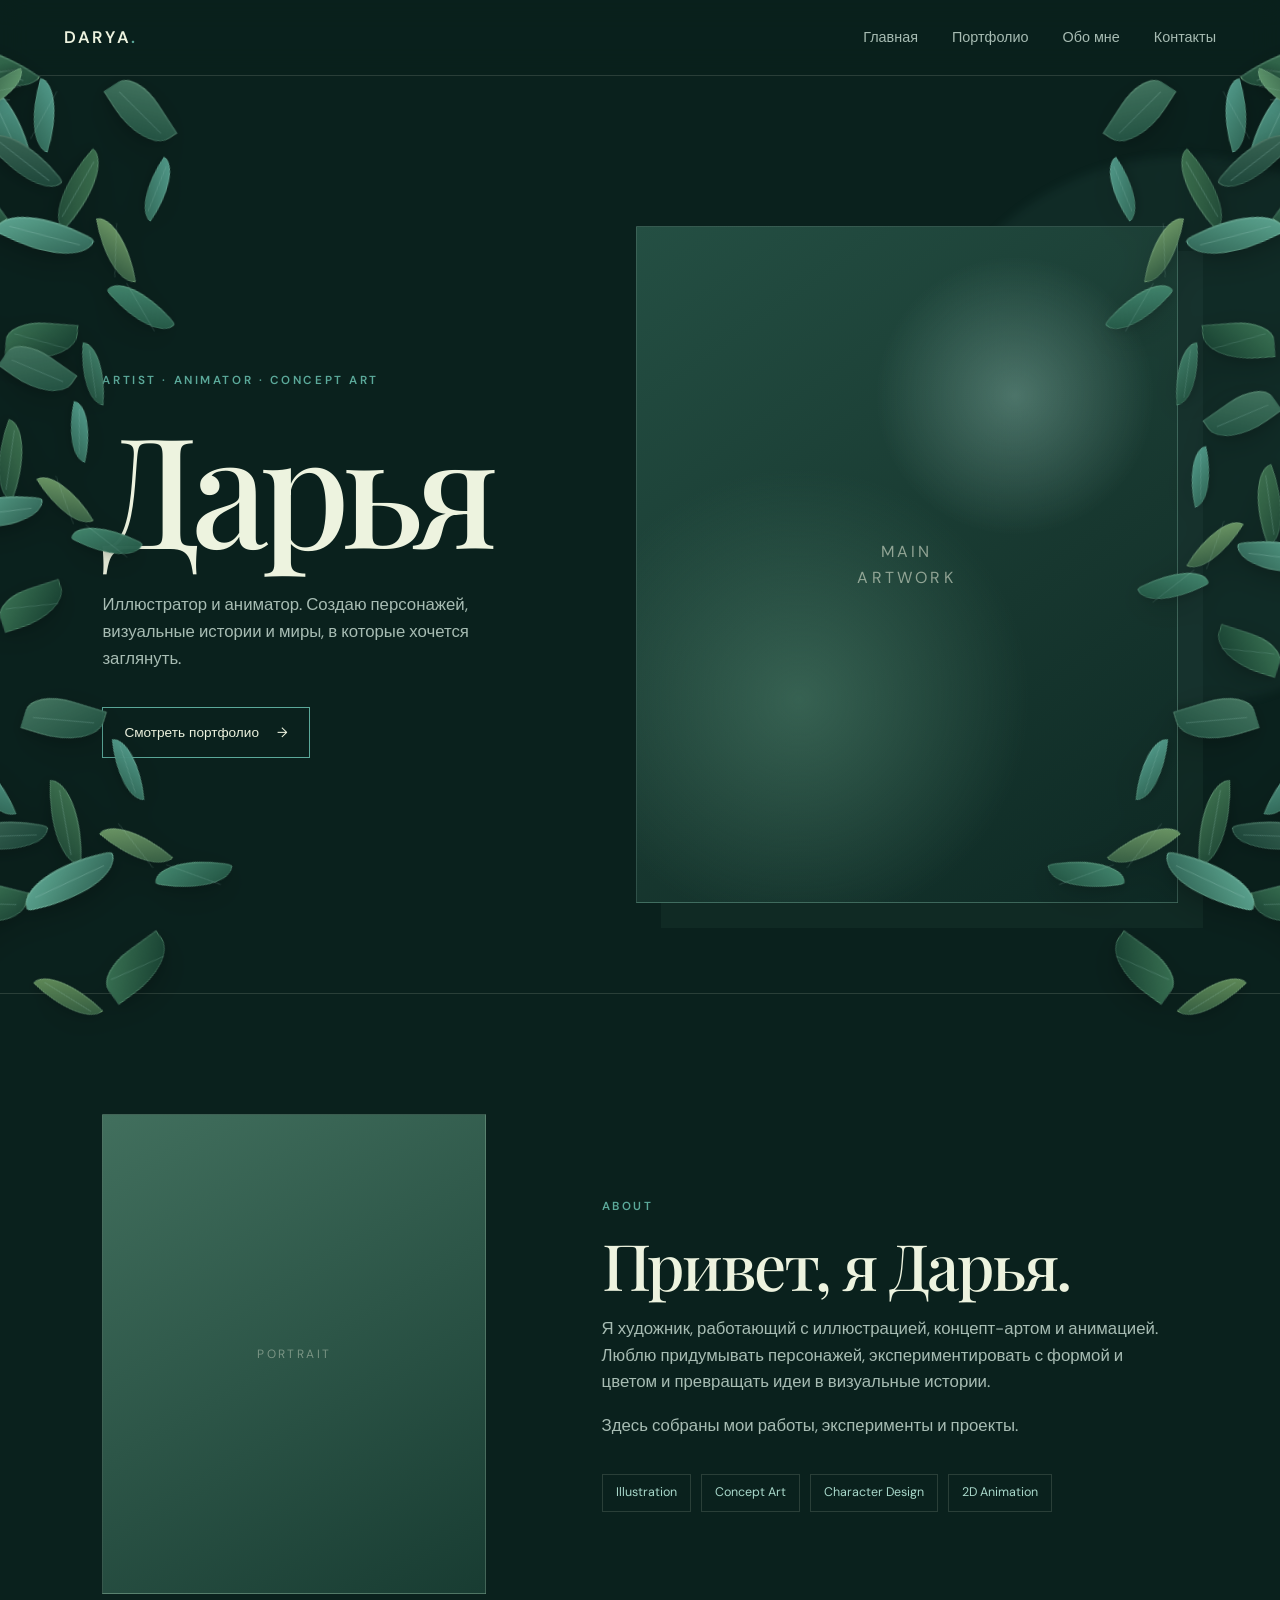
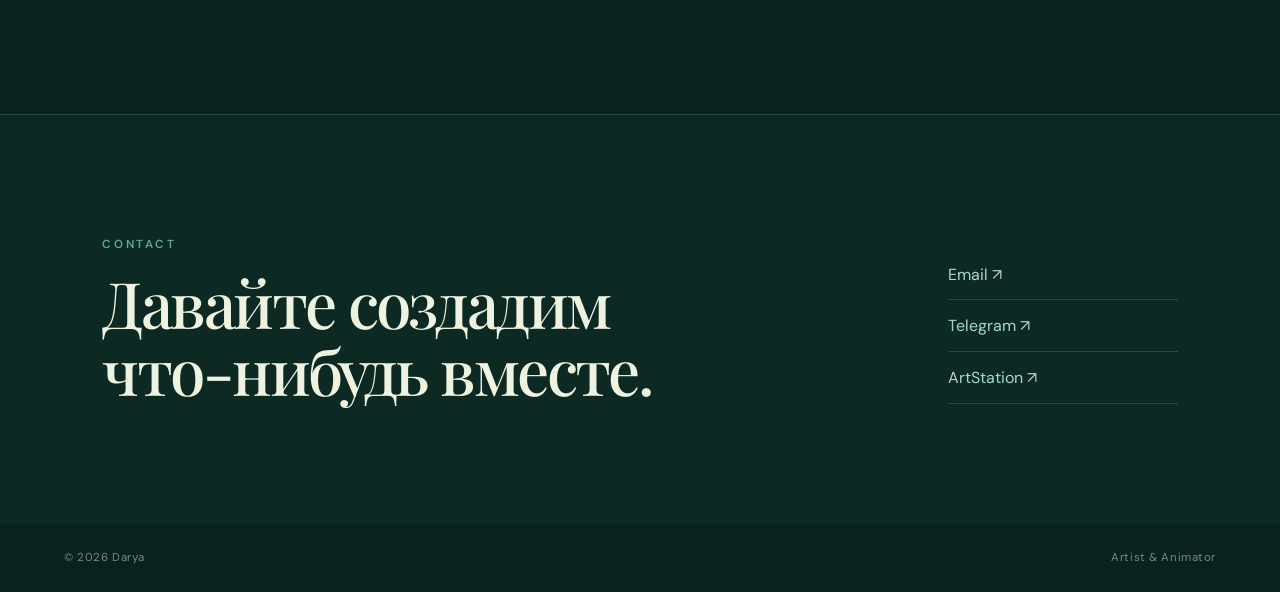
==== index.html @ 4c1fc6ca "Upload Daria portfolio preview" ====
<!DOCTYPE html>
<html lang="ru">
<head>
    <meta charset="UTF-8">
    <meta name="viewport" content="width=device-width, initial-scale=1.0">
    <meta name="description" content="Портфолио Дарьи — иллюстрация, концепт-арт и анимация.">
    <title>Дарья — Artist & Animator</title>
    <link rel="stylesheet" href="css/style.css">
</head>
<body class="forest-home">
<div class="foliage-cluster foliage-top-left" aria-hidden="true"><i></i><i></i><i></i><i></i><i></i><i></i><i></i><i></i><i></i><i></i><i></i><i></i><i></i><i></i><i></i><i></i><i></i><i></i></div>
<div class="foliage-cluster foliage-top-right" aria-hidden="true"><i></i><i></i><i></i><i></i><i></i><i></i><i></i><i></i><i></i><i></i><i></i><i></i><i></i><i></i><i></i><i></i><i></i><i></i></div>
<div class="foliage-cluster foliage-mid-left" aria-hidden="true"><i></i><i></i><i></i><i></i><i></i><i></i><i></i><i></i><i></i><i></i><i></i><i></i><i></i><i></i><i></i><i></i></div>
<div class="foliage-cluster foliage-mid-right" aria-hidden="true"><i></i><i></i><i></i><i></i><i></i><i></i><i></i><i></i><i></i><i></i><i></i><i></i><i></i><i></i><i></i><i></i></div>
<div class="foliage-cluster foliage-bottom-left" aria-hidden="true"><i></i><i></i><i></i><i></i><i></i><i></i><i></i><i></i><i></i><i></i><i></i><i></i><i></i><i></i><i></i><i></i></div>
<div class="foliage-cluster foliage-bottom-right" aria-hidden="true"><i></i><i></i><i></i><i></i><i></i><i></i><i></i><i></i><i></i><i></i><i></i><i></i><i></i><i></i><i></i><i></i></div>

<header class="site-header">
    <a class="logo" href="index.html">DARYA<span>.</span></a>

    <button class="menu-toggle" aria-label="Открыть меню" aria-expanded="false">
        <span></span><span></span><span></span>
    </button>

    <nav class="navigation">
        <a href="index.html">Главная</a>
        <a href="portfolio.html">Портфолио</a>
        
        <a href="index.html#about">Обо мне</a>
        <a href="index.html#contact">Контакты</a>
    </nav>
</header>

<main>
    <section class="hero">
        <div class="hero-content">
            <p class="eyebrow">ARTIST · ANIMATOR · CONCEPT ART</p>
            <h1>Дарья</h1>
            <p class="hero-text">
                Иллюстратор и аниматор. Создаю персонажей, визуальные истории
                и миры, в которые хочется заглянуть.
            </p>
            <a class="button" href="portfolio.html">Смотреть портфолио <span>→</span></a>
        </div>

        <div class="hero-art">
            <!-- Пока здесь заглушка. Потом можно заменить на главную работу Дарьи. -->
            <div class="art-placeholder">
                <span>MAIN<br>ARTWORK</span>
            </div>
        </div>
    </section>

    <section class="section about" id="about">
        <div class="about-image">
            <div class="about-placeholder">PORTRAIT</div>
        </div>

        <div class="about-content">
            <p class="eyebrow">ABOUT</p>
            <h2>Привет, я Дарья.</h2>
            <p>
                Я художник, работающий с иллюстрацией, концепт-артом и анимацией.
                Люблю придумывать персонажей, экспериментировать с формой и цветом
                и превращать идеи в визуальные истории.
            </p>
            <p>
                Здесь собраны мои работы, эксперименты и проекты.
            </p>

            <div class="skills">
                <span>Illustration</span>
                <span>Concept Art</span>
                <span>Character Design</span>
                <span>2D Animation</span>
            </div>
        </div>
    </section>

    <section class="contact" id="contact">
        <div>
            <p class="eyebrow">CONTACT</p>
            <h2>Давайте создадим<br>что-нибудь вместе.</h2>
        </div>

        <div class="contact-links">
            <a href="mailto:hello@example.com">Email ↗</a>
            <a href="#">Telegram ↗</a>
            <a href="#">ArtStation ↗</a>
        </div>
    </section>
</main>

<footer class="site-footer">
    <span>© <span id="year"></span> Darya</span>
    <span>Artist & Animator</span>
</footer>

<script src="js/script.js"></script>
</body>
</html>
---- css/style.css ----
@import url('https://fonts.googleapis.com/css2?family=DM+Sans:wght@400;500;600&family=Playfair+Display:wght@500;600&display=swap');

:root {
    --forest: #102f29;
    --forest-dark: #0a211d;
    --moss: #416f5d;
    --teal: #5ba99a;
    --mint: #a8d8ca;
    --cream: #edf3df;
    --white: #f5f7ef;
    --muted: #a7bcb3;
    --line: rgba(237, 243, 223, 0.14);
}

* {
    box-sizing: border-box;
}

html {
    scroll-behavior: smooth;
}

body {
    margin: 0;
    background: var(--forest-dark);
    color: var(--cream);
    font-family: "DM Sans", sans-serif;
    line-height: 1.6;
}

a {
    color: inherit;
    text-decoration: none;
}

.site-header {
    position: fixed;
    z-index: 100;
    top: 0;
    left: 0;
    width: 100%;
    padding: 24px 5vw;
    display: flex;
    align-items: center;
    justify-content: space-between;
    background: rgba(10, 33, 29, 0.72);
    backdrop-filter: blur(14px);
    border-bottom: 1px solid var(--line);
}

.logo {
    font-weight: 600;
    letter-spacing: 0.16em;
    font-size: 1.05rem;
}

.logo span {
    color: var(--teal);
}

.navigation {
    display: flex;
    gap: 34px;
}

.navigation a {
    color: var(--muted);
    font-size: 0.9rem;
    transition: color 0.25s ease;
}

.navigation a:hover {
    color: var(--mint);
}

.menu-toggle {
    display: none;
    border: 0;
    background: transparent;
    cursor: pointer;
}

.menu-toggle span {
    display: block;
    width: 25px;
    height: 2px;
    margin: 5px 0;
    background: var(--cream);
}

.hero {
    min-height: 100vh;
    padding: 150px 8vw 90px;
    display: grid;
    grid-template-columns: 0.9fr 1.1fr;
    gap: 7vw;
    align-items: center;
    position: relative;
    overflow: hidden;
}

.hero::before {
    content: "";
    position: absolute;
    width: 550px;
    height: 550px;
    right: -180px;
    top: 80px;
    border-radius: 50%;
    background: rgba(91, 169, 154, 0.08);
    filter: blur(5px);
}

.hero-content {
    position: relative;
    z-index: 1;
}

.eyebrow {
    margin: 0 0 15px;
    color: var(--teal);
    font-size: 0.73rem;
    font-weight: 600;
    letter-spacing: 0.22em;
}

h1,
h2,
h3 {
    margin-top: 0;
    line-height: 1.05;
}

h1,
h2 {
    font-family: "Playfair Display", serif;
    font-weight: 500;
}

h1 {
    margin-bottom: 25px;
    font-size: clamp(5rem, 12vw, 10rem);
    letter-spacing: -0.06em;
}

.hero-text {
    max-width: 480px;
    margin: 0 0 35px;
    color: var(--muted);
    font-size: 1.05rem;
}

.button {
    display: inline-flex;
    gap: 18px;
    align-items: center;
    padding: 14px 21px;
    border: 1px solid var(--teal);
    color: var(--cream);
    font-size: 0.85rem;
    transition: background 0.25s ease, color 0.25s ease, transform 0.25s ease;
}

.button:hover {
    background: var(--teal);
    color: var(--forest-dark);
    transform: translateY(-2px);
}

.hero-art {
    position: relative;
    z-index: 1;
}

.art-placeholder {
    aspect-ratio: 4 / 5;
    display: grid;
    place-items: center;
    background:
        radial-gradient(circle at 70% 25%, rgba(168, 216, 202, 0.35), transparent 22%),
        radial-gradient(circle at 30% 70%, rgba(65, 111, 93, 0.75), transparent 38%),
        linear-gradient(145deg, #244f43, #17372f 60%, #0d2924);
    border: 1px solid rgba(168, 216, 202, 0.22);
    box-shadow: 25px 25px 0 rgba(65, 111, 93, 0.12);
    color: rgba(237, 243, 223, 0.55);
    letter-spacing: 0.2em;
    text-align: center;
}

.section {
    padding: 120px 8vw;
    border-top: 1px solid var(--line);
}

.section-heading {
    display: flex;
    justify-content: space-between;
    gap: 50px;
    align-items: end;
    margin-bottom: 55px;
}

h2 {
    margin-bottom: 0;
    font-size: clamp(2.8rem, 5vw, 5rem);
    letter-spacing: -0.04em;
}

.section-description {
    max-width: 380px;
    margin: 0;
    color: var(--muted);
}

.work-grid {
    display: grid;
    grid-template-columns: 1.35fr 1fr;
    gap: 35px;
}

.work-card:first-child {
    grid-row: span 2;
}

.work-card {
    display: block;
}

.work-image {
    min-height: 350px;
    display: grid;
    place-items: center;
    overflow: hidden;
    border: 1px solid var(--line);
    color: rgba(237, 243, 223, 0.45);
    letter-spacing: 0.18em;
    font-size: 0.75rem;
    transition: transform 0.35s ease, filter 0.35s ease;
}

.work-large .work-image {
    min-height: 735px;
}

.work-card:hover .work-image {
    transform: translateY(-5px);
    filter: brightness(1.1);
}

.placeholder-one {
    background:
        radial-gradient(circle at 30% 25%, rgba(168,216,202,.45), transparent 20%),
        linear-gradient(140deg, #315d4d, #122d27);
}

.placeholder-two {
    background:
        radial-gradient(circle at 65% 35%, rgba(91,169,154,.55), transparent 25%),
        linear-gradient(160deg, #193f36, #0d2722);
}

.placeholder-three {
    background:
        radial-gradient(circle at 40% 60%, rgba(168,216,202,.32), transparent 20%),
        linear-gradient(135deg, #285448, #102d27);
}

.work-info {
    padding: 17px 0 5px;
    display: flex;
    align-items: baseline;
    gap: 18px;
}

.work-info span {
    color: var(--teal);
    font-size: 0.72rem;
}

.work-info h3 {
    margin: 0;
    font-family: "Playfair Display", serif;
    font-size: 1.6rem;
    font-weight: 500;
}

.about {
    display: grid;
    grid-template-columns: 0.8fr 1.2fr;
    gap: 9vw;
    align-items: center;
}

.about-image {
    aspect-ratio: 4 / 5;
}

.about-placeholder {
    width: 100%;
    height: 100%;
    display: grid;
    place-items: center;
    background: linear-gradient(150deg, #416f5d, #183c32);
    border: 1px solid var(--line);
    color: rgba(237,243,223,.4);
    letter-spacing: .2em;
    font-size: .75rem;
}

.about-content > p:not(.eyebrow) {
    max-width: 650px;
    color: var(--muted);
    font-size: 1.05rem;
}

.skills {
    display: flex;
    flex-wrap: wrap;
    gap: 10px;
    margin-top: 35px;
}

.skills span {
    padding: 8px 13px;
    border: 1px solid var(--line);
    color: var(--mint);
    font-size: .78rem;
}

.contact {
    padding: 120px 8vw;
    display: flex;
    justify-content: space-between;
    align-items: end;
    gap: 50px;
    background: #0d2924;
    border-top: 1px solid var(--line);
}

.contact-links {
    min-width: 230px;
    display: flex;
    flex-direction: column;
    gap: 13px;
}

.contact-links a {
    padding-bottom: 12px;
    border-bottom: 1px solid var(--line);
    color: var(--mint);
    transition: color .2s ease, padding-left .2s ease;
}

.contact-links a:hover {
    color: var(--white);
    padding-left: 7px;
}

.site-footer {
    padding: 25px 5vw;
    display: flex;
    justify-content: space-between;
    color: #718d84;
    font-size: .72rem;
    letter-spacing: .05em;
}

@media (max-width: 800px) {
    .site-header {
        padding: 20px 6vw;
    }

    .menu-toggle {
        display: block;
        z-index: 2;
    }

    .navigation {
        position: absolute;
        top: 0;
        right: 0;
        width: 100%;
        padding: 85px 6vw 30px;
        display: none;
        flex-direction: column;
        gap: 20px;
        background: rgba(10,33,29,.97);
        border-bottom: 1px solid var(--line);
    }

    .navigation.open {
        display: flex;
    }

    .hero {
        padding: 130px 6vw 70px;
        grid-template-columns: 1fr;
    }

    .hero-art {
        order: -1;
    }

    .hero-content {
        text-align: left;
    }

    h1 {
        font-size: clamp(4.5rem, 22vw, 7rem);
    }

    .section {
        padding: 80px 6vw;
    }

    .section-heading,
    .contact {
        display: block;
    }

    .section-description {
        margin-top: 25px;
    }

    .work-grid {
        grid-template-columns: 1fr;
    }

    .work-card:first-child {
        grid-row: auto;
    }

    .work-image,
    .work-large .work-image {
        min-height: 420px;
    }

    .about {
        grid-template-columns: 1fr;
        gap: 45px;
    }

    .contact-links {
        margin-top: 45px;
    }
}

/* ===== WORKS PAGE ===== */
.page-intro {
    padding: 180px 8vw 80px;
    max-width: 1000px;
}

.page-intro h1 {
    margin-bottom: 25px;
}

.page-intro > p:last-child {
    max-width: 650px;
    margin: 0;
    color: var(--muted);
    font-size: 1.05rem;
}

.navigation a.active {
    color: var(--mint);
}

.work-menu {
    position: sticky;
    top: 77px;
    z-index: 50;
    padding: 18px 8vw;
    display: flex;
    flex-wrap: wrap;
    gap: 12px;
    background: rgba(10, 33, 29, 0.9);
    backdrop-filter: blur(14px);
    border-top: 1px solid var(--line);
    border-bottom: 1px solid var(--line);
}

.work-menu a {
    padding: 9px 15px;
    border: 1px solid var(--line);
    color: var(--muted);
    font-size: .78rem;
    transition: .25s ease;
}

.work-menu a:hover {
    border-color: var(--teal);
    color: var(--mint);
}

.portfolio-section {
    padding: 100px 8vw;
    border-bottom: 1px solid var(--line);
    scroll-margin-top: 125px;
}

.portfolio-heading {
    display: flex;
    justify-content: space-between;
    align-items: end;
    gap: 50px;
    margin-bottom: 30px;
}

.portfolio-heading h2 {
    margin: 0;
}

.portfolio-heading > p {
    max-width: 400px;
    margin: 0;
    color: var(--muted);
}

.subcategory-row {
    display: flex;
    flex-wrap: wrap;
    gap: 9px;
    margin-bottom: 35px;
}

.subcategory {
    padding: 7px 12px;
    border: 1px solid var(--line);
    color: #819a91;
    font-size: .72rem;
    letter-spacing: .03em;
}

.subcategory.active {
    border-color: rgba(91, 169, 154, .55);
    color: var(--mint);
    background: rgba(91, 169, 154, .06);
}

.portfolio-grid {
    display: grid;
    grid-template-columns: repeat(3, 1fr);
    grid-auto-rows: 310px;
    gap: 20px;
}

.portfolio-card {
    min-height: 0;
    display: grid;
    place-items: center;
    border: 1px solid var(--line);
    color: rgba(237, 243, 223, .45);
    letter-spacing: .18em;
    font-size: .7rem;
    overflow: hidden;
    transition: transform .35s ease, filter .35s ease;
}

.portfolio-card:hover,
.animation-card:hover {
    transform: translateY(-5px);
    filter: brightness(1.1);
}

.portfolio-card.card-tall {
    grid-row: span 2;
}

.animation-grid {
    display: grid;
    grid-template-columns: repeat(2, 1fr);
    gap: 25px;
}

.animation-card {
    min-height: 380px;
    display: flex;
    flex-direction: column;
    justify-content: center;
    align-items: center;
    gap: 20px;
    border: 1px solid var(--line);
    color: rgba(237, 243, 223, .45);
    letter-spacing: .18em;
    font-size: .7rem;
    transition: transform .35s ease, filter .35s ease;
}

.play {
    width: 58px;
    height: 58px;
    display: grid;
    place-items: center;
    border: 1px solid rgba(168, 216, 202, .45);
    border-radius: 50%;
    color: var(--mint);
    padding-left: 3px;
}

@media (max-width: 800px) {
    .page-intro {
        padding: 145px 6vw 65px;
    }

    .work-menu {
        top: 67px;
        padding: 13px 6vw;
        overflow-x: auto;
        flex-wrap: nowrap;
    }

    .work-menu a {
        white-space: nowrap;
    }

    .portfolio-section {
        padding: 75px 6vw;
    }

    .portfolio-heading {
        display: block;
    }

    .portfolio-heading > p {
        margin-top: 20px;
    }

    .portfolio-grid,
    .animation-grid {
        grid-template-columns: 1fr;
        grid-auto-rows: 360px;
    }

    .portfolio-card.card-tall {
        grid-row: auto;
    }

    .animation-card {
        min-height: 300px;
    }
}

/* ================================
   PORTFOLIO PAGE
   ================================ */

.page-intro {
    padding: 175px 8vw 75px;
    border-bottom: 1px solid var(--line);
}

.page-intro h1 {
    margin-bottom: 25px;
    font-size: clamp(4rem, 9vw, 8rem);
}

.page-intro > p:last-child {
    max-width: 650px;
    margin: 0;
    color: var(--muted);
    font-size: 1.05rem;
}

.portfolio-anchor {
    position: sticky;
    top: 78px;
    z-index: 50;
    display: flex;
    gap: 10px;
    overflow-x: auto;
    padding: 14px 8vw;
    background: rgba(10, 33, 29, 0.88);
    backdrop-filter: blur(14px);
    border-bottom: 1px solid var(--line);
    scrollbar-width: none;
}

.portfolio-anchor::-webkit-scrollbar {
    display: none;
}

.portfolio-anchor a {
    flex: 0 0 auto;
    padding: 9px 14px;
    border: 1px solid var(--line);
    color: var(--muted);
    font-size: 0.78rem;
    letter-spacing: 0.04em;
    transition: border-color .25s ease, color .25s ease, background .25s ease;
}

.portfolio-anchor a:hover {
    color: var(--cream);
    border-color: var(--teal);
    background: rgba(91, 169, 154, .08);
}

.portfolio-showcase {
    padding: 105px 8vw;
    border-bottom: 1px solid var(--line);
    scroll-margin-top: 135px;
}

.portfolio-showcase:last-of-type {
    border-bottom: 0;
}

.portfolio-heading {
    display: flex;
    align-items: end;
    justify-content: space-between;
    gap: 60px;
    margin-bottom: 45px;
}

.portfolio-heading h2 {
    margin-bottom: 0;
}

.portfolio-heading > p {
    max-width: 420px;
    margin: 0;
    color: var(--muted);
}

.character-grid {
    display: grid;
    grid-template-columns: repeat(3, 1fr);
    gap: 28px;
    align-items: end;
}

.illustration-grid {
    display: grid;
    grid-template-columns: 1.35fr 1fr;
    gap: 28px;
}

.featured-art {
    grid-row: span 2;
}

.reference-grid,
.animation-showcase-grid {
    display: grid;
    grid-template-columns: repeat(2, minmax(0, 1fr));
    gap: 28px;
}

.art-card {
    min-width: 0;
    margin: 0;
}

.art-frame,
.gif-frame {
    position: relative;
    min-height: 360px;
    overflow: hidden;
    border: 1px solid var(--line);
    background: #183c34;
}

.featured-art .art-frame {
    min-height: 745px;
}

.transparent-card .art-frame {
    min-height: 500px;
}

.reference-frame {
    min-height: 460px;
}

.gif-frame {
    min-height: 400px;
    display: grid;
    place-items: center;
}

.checkerboard {
    background-color: #d7e2dc;
    background-image:
        linear-gradient(45deg, rgba(16,47,41,.08) 25%, transparent 25%),
        linear-gradient(-45deg, rgba(16,47,41,.08) 25%, transparent 25%),
        linear-gradient(45deg, transparent 75%, rgba(16,47,41,.08) 75%),
        linear-gradient(-45deg, transparent 75%, rgba(16,47,41,.08) 75%);
    background-size: 28px 28px;
    background-position: 0 0, 0 14px, 14px -14px, -14px 0;
}

.art-frame img,
.gif-frame img {
    position: absolute;
    inset: 0;
    width: 100%;
    height: 100%;
    object-fit: contain;
    display: block;
    z-index: 2;
    transition: transform .45s ease;
}

.art-frame:not(.checkerboard) img,
.gif-frame img {
    object-fit: cover;
}

.art-card:hover .art-frame img,
.art-card:hover .gif-frame img {
    transform: scale(1.025);
}

.image-placeholder {
    position: absolute;
    inset: 0;
    z-index: 1;
    display: grid;
    place-items: center;
    color: rgba(237,243,223,.42);
    letter-spacing: .18em;
    font-size: .72rem;
    background:
        radial-gradient(circle at 70% 25%, rgba(168,216,202,.28), transparent 22%),
        radial-gradient(circle at 30% 70%, rgba(65,111,93,.65), transparent 38%),
        linear-gradient(145deg, #244f43, #17372f 60%, #0d2924);
}

.checkerboard .image-placeholder {
    background: transparent;
    color: rgba(16,47,41,.42);
}

.art-frame img[src] + .image-placeholder {
    /* The placeholder stays behind a real image. */
}

.gif-label {
    position: absolute;
    z-index: 3;
    right: 12px;
    bottom: 12px;
    padding: 6px 9px;
    background: rgba(10,33,29,.78);
    border: 1px solid var(--line);
    color: var(--mint);
    font-size: .67rem;
    letter-spacing: .13em;
}

.art-card figcaption {
    padding-top: 13px;
    color: var(--muted);
    font-size: .78rem;
    letter-spacing: .05em;
}

@media (max-width: 850px) {
    .navigation {
        position: absolute;
        top: 100%;
        right: 5vw;
        min-width: 210px;
        padding: 12px;
        display: none;
        flex-direction: column;
        gap: 0;
        background: rgba(10,33,29,.97);
        border: 1px solid var(--line);
    }

    .navigation.open {
        display: flex;
    }

    .navigation a {
        padding: 12px;
    }

    .menu-toggle {
        display: block;
    }

    .character-grid,
    .illustration-grid,
    .reference-grid,
    .animation-showcase-grid {
        grid-template-columns: 1fr;
    }

    .featured-art {
        grid-row: auto;
    }

    .featured-art .art-frame,
    .transparent-card .art-frame,
    .reference-frame,
    .gif-frame {
        min-height: 420px;
    }

    .portfolio-heading {
        align-items: start;
        flex-direction: column;
        gap: 18px;
    }
}

@media (max-width: 550px) {
    .page-intro {
        padding: 145px 6vw 55px;
    }

    .portfolio-showcase {
        padding: 75px 6vw;
    }

    .portfolio-anchor {
        padding-left: 6vw;
        padding-right: 6vw;
    }

    .featured-art .art-frame,
    .transparent-card .art-frame,
    .reference-frame,
    .gif-frame {
        min-height: 330px;
    }
}


/* ===== REAL PORTFOLIO + FOREST CANOPY ===== */
.portfolio-page { position: relative; isolation: isolate; }
.portfolio-page main, .portfolio-page .site-header, .portfolio-page .site-footer { position: relative; z-index: 2; }
.portfolio-intro { position: relative; }
.portfolio-intro h1 { max-width: 100%; }
.title-dot { color: var(--teal); }
.portfolio-stats { display:flex; gap:28px; flex-wrap:wrap; margin-top:34px; color:var(--mint); font-size:1.25rem; }
.portfolio-stats small { display:block; color:var(--muted); font-size:.7rem; letter-spacing:.08em; text-transform:uppercase; }
.real-gallery { align-items:start; }
.real-gallery .art-frame { min-height:300px; height:100%; background-color:#183c34; }
.real-gallery .art-card { min-width:0; }
.real-gallery .art-frame img { object-fit:contain; padding:10px; }
.real-gallery .illustration-card .art-frame img { object-fit:contain; }
.real-gallery .art-open { display:block; overflow:hidden; }
.real-gallery .art-open:focus-visible { outline:2px solid var(--mint); outline-offset:4px; }
.real-gallery .art-frame { transition: border-color .25s ease, background-color .25s ease; }
.real-gallery .art-card:hover .art-frame { border-color:rgba(168,216,202,.5); }
.real-gallery .art-frame .open-hint { position:absolute; z-index:4; right:12px; bottom:12px; padding:7px 10px; background:rgba(10,33,29,.84); color:var(--mint); border:1px solid var(--line); font-size:.7rem; opacity:0; transform:translateY(5px); transition:.25s ease; }
.real-gallery .art-card:hover .open-hint, .real-gallery .art-open:focus-visible .open-hint { opacity:1; transform:translateY(0); }
.real-gallery .art-card figcaption, .video-card figcaption { display:flex; gap:12px; align-items:baseline; }
.real-gallery .art-card figcaption span, .video-card figcaption > span { color:var(--teal); font-size:.72rem; }
.real-gallery .transparent-card .art-frame { min-height:360px; }
.real-gallery .checkerboard { background-color:#d7e2dc; background-image:linear-gradient(45deg,rgba(16,47,41,.08) 25%,transparent 25%),linear-gradient(-45deg,rgba(16,47,41,.08) 25%,transparent 25%),linear-gradient(45deg,transparent 75%,rgba(16,47,41,.08) 75%),linear-gradient(-45deg,transparent 75%,rgba(16,47,41,.08) 75%); background-size:28px 28px; background-position:0 0,0 14px,14px -14px,-14px 0; }
.real-gallery .checkerboard img { mix-blend-mode:normal; }
.illustration-grid.real-gallery { grid-template-columns:repeat(3,minmax(0,1fr)); }
.character-grid.real-gallery { grid-template-columns:repeat(3,minmax(0,1fr)); }
.video-frame { position:relative; background:#081b17; border:1px solid var(--line); overflow:hidden; }
.video-frame video { display:block; width:100%; aspect-ratio:16/9; object-fit:contain; background:#081b17; }
.video-card figcaption { padding-top:14px; }
.video-card figcaption small { display:block; margin-left:auto; color:var(--muted); font-size:.72rem; }
.materials-note { display:flex; gap:24px; align-items:flex-start; max-width:780px; padding:28px; border:1px solid var(--line); background:linear-gradient(135deg,rgba(65,111,93,.18),rgba(16,47,41,.08)); }
.materials-mark { color:var(--mint); font-size:2.5rem; line-height:1; }
.materials-note h3 { margin:0 0 10px; font-family:'Playfair Display',serif; font-size:1.7rem; font-weight:500; }
.materials-note p { margin:0; color:var(--muted); }
/* Stylized leaves: abstract silhouettes, intentionally not detailed botanical art. */
.foliage-cluster { position:fixed; z-index:4; width:190px; height:190px; pointer-events:auto; opacity:.88; filter:drop-shadow(0 8px 16px rgba(0,0,0,.14)); }
.foliage-cluster i { position:absolute; display:block; width:68px; height:30px; border-radius:100% 0 100% 0; background:linear-gradient(135deg,#477a63,#1b4a3c 70%); border:1px solid rgba(168,216,202,.16); transform-origin:10% 90%; transition:transform .55s cubic-bezier(.2,.75,.2,1), background .35s ease; }
.foliage-cluster i::after { content:""; position:absolute; left:10%; top:50%; width:80%; height:1px; background:rgba(168,216,202,.25); transform:rotate(-12deg); }
.foliage-top-left { top:65px; left:-48px; transform:rotate(18deg); }
.foliage-top-right { top:68px; right:-48px; transform:scaleX(-1) rotate(18deg); }
.foliage-bottom-left { bottom:-55px; left:-50px; transform:rotate(-25deg); }
.foliage-bottom-right { bottom:-55px; right:-50px; transform:scaleX(-1) rotate(-25deg); }
.foliage-cluster i:nth-child(1) { left:8px; top:18px; transform:rotate(22deg); }
.foliage-cluster i:nth-child(2) { left:48px; top:42px; transform:rotate(65deg) scale(.9); background:linear-gradient(135deg,#5ba99a,#285b49); }
.foliage-cluster i:nth-child(3) { left:5px; top:75px; transform:rotate(-18deg) scale(1.05); }
.foliage-cluster i:nth-child(4) { left:68px; top:88px; transform:rotate(38deg) scale(.82); background:linear-gradient(135deg,#416f5d,#153d32); }
.foliage-cluster i:nth-child(5) { left:25px; top:125px; transform:rotate(42deg) scale(.78); }
.foliage-cluster i:nth-child(6) { left:100px; top:25px; transform:rotate(95deg) scale(.7); background:linear-gradient(135deg,#5ba99a,#285b49); }
.foliage-cluster:hover i:nth-child(1) { transform:rotate(-8deg) translate(-9px,-4px); }
.foliage-cluster:hover i:nth-child(2) { transform:rotate(92deg) translate(8px,-8px) scale(.95); }
.foliage-cluster:hover i:nth-child(3) { transform:rotate(-38deg) translate(-11px,5px) scale(1.05); }
.foliage-cluster:hover i:nth-child(4) { transform:rotate(65deg) translate(12px,-4px) scale(.82); }
.foliage-cluster:hover i:nth-child(5) { transform:rotate(18deg) translate(-7px,7px) scale(.78); }
.foliage-cluster:hover i:nth-child(6) { transform:rotate(120deg) translate(10px,-8px) scale(.7); }
@media (prefers-reduced-motion: reduce) { .foliage-cluster i, .real-gallery .art-frame .open-hint { transition:none; } html { scroll-behavior:auto; } }
@media (max-width:850px) {
 .foliage-cluster { transform:scale(.7); opacity:.6; }
 .foliage-top-left { left:-80px; } .foliage-top-right { right:-80px; }
 .illustration-grid.real-gallery, .character-grid.real-gallery { grid-template-columns:repeat(2,minmax(0,1fr)); }
 .real-gallery .art-frame, .real-gallery .transparent-card .art-frame { min-height:280px; }
 .video-card figcaption { flex-wrap:wrap; }
 .video-card figcaption small { width:100%; margin-left:26px; }
}
@media (max-width:550px) {
 .illustration-grid.real-gallery, .character-grid.real-gallery { grid-template-columns:1fr; }
 .real-gallery .art-frame, .real-gallery .transparent-card .art-frame { min-height:360px; }
 .materials-note { padding:20px; }
 .portfolio-stats { gap:18px; }
 .foliage-cluster { transform:scale(.52); opacity:.5; }
}


/* ===== DEEP FOREST UPDATE ===== */
.forest-home, .portfolio-page { isolation:isolate; }
.forest-home main, .forest-home .site-header, .forest-home .site-footer,
.portfolio-page main, .portfolio-page .site-header, .portfolio-page .site-footer { position:relative; z-index:2; }
/* Gallery cards: fine mossy frame, tight microblog-style layout. */
.illustration-grid.real-gallery, .character-grid.real-gallery { gap:14px; grid-auto-flow:row dense; }
.real-gallery .art-card { padding:8px; border:1px solid rgba(143,211,199,.25); background:linear-gradient(145deg,rgba(27,74,60,.45),rgba(9,32,27,.72)); box-shadow:0 10px 26px rgba(0,0,0,.12); transition:transform .3s ease,border-color .3s ease,background .3s ease; }
.real-gallery .art-card:hover { transform:translateY(-3px); border-color:rgba(143,211,199,.65); background:rgba(30,76,62,.65); }
.real-gallery .art-frame { min-height:0; height:clamp(210px,24vw,350px); border:1px solid rgba(143,211,199,.22); background:rgba(15,43,36,.18); }
.real-gallery .transparent-card .art-frame, .real-gallery .transparent-art-frame { background:transparent !important; background-image:none !important; }
.real-gallery .transparent-card .art-frame img { object-fit:contain; padding:0; }
.real-gallery .art-frame img { padding:0; }
.illustration-grid.real-gallery { grid-template-columns:repeat(3,minmax(0,1fr)); }
.character-grid.real-gallery { grid-template-columns:repeat(4,minmax(0,1fr)); }
.real-gallery .art-card figcaption { padding:10px 3px 3px; font-size:.73rem; }

/* Denser canopy at the edges; foliage reacts like branches being gently parted. */
.foliage-cluster { width:230px; height:230px; opacity:.94; cursor:default; z-index:5; }
.foliage-cluster i { width:78px; height:34px; box-shadow:inset 0 1px rgba(211,239,219,.1),0 5px 12px rgba(0,0,0,.12); animation:leaf-drift 7s ease-in-out infinite; }
.foliage-cluster i:nth-child(2n) { animation-delay:-2.2s; }
.foliage-cluster i:nth-child(3n) { animation-delay:-4.4s; }
.foliage-cluster i:nth-child(7) { left:110px; top:65px; transform:rotate(120deg) scale(.78); background:linear-gradient(135deg,#376e55,#173c31); }
.foliage-cluster i:nth-child(8) { left:85px; top:135px; transform:rotate(15deg) scale(.9); background:linear-gradient(135deg,#5ba99a,#285b49); }
.foliage-cluster i:nth-child(9) { left:140px; top:105px; transform:rotate(68deg) scale(.68); }
.foliage-cluster i:nth-child(10) { left:125px; top:5px; transform:rotate(45deg) scale(.72); background:linear-gradient(135deg,#477a63,#1b4a3c); }
.foliage-mid-left { top:42%; left:-105px; transform:rotate(-12deg) scale(.78); }
.foliage-mid-right { top:47%; right:-105px; transform:scaleX(-1) rotate(-12deg) scale(.78); }
.foliage-cluster:hover i { animation-play-state:paused; }
.foliage-cluster:hover i:nth-child(1) { transform:rotate(-18deg) translate(-18px,-8px); }
.foliage-cluster:hover i:nth-child(2) { transform:rotate(105deg) translate(16px,-12px) scale(.95); }
.foliage-cluster:hover i:nth-child(3) { transform:rotate(-48deg) translate(-18px,9px) scale(1.05); }
.foliage-cluster:hover i:nth-child(4) { transform:rotate(78deg) translate(17px,-7px) scale(.82); }
.foliage-cluster:hover i:nth-child(5) { transform:rotate(10deg) translate(-13px,12px) scale(.78); }
.foliage-cluster:hover i:nth-child(6) { transform:rotate(132deg) translate(15px,-13px) scale(.7); }
.foliage-cluster:hover i:nth-child(7) { transform:rotate(145deg) translate(13px,8px) scale(.78); }
.foliage-cluster:hover i:nth-child(8) { transform:rotate(-4deg) translate(-12px,13px) scale(.9); }
.foliage-cluster:hover i:nth-child(9) { transform:rotate(88deg) translate(17px,-5px) scale(.68); }
.foliage-cluster:hover i:nth-child(10) { transform:rotate(25deg) translate(-8px,-13px) scale(.72); }
@keyframes leaf-drift { 0%,100% { margin-top:0; } 50% { margin-top:4px; } }

/* Tiny fireflies drifting through the undergrowth. */
.firefly-layer { position:fixed; inset:0; overflow:hidden; pointer-events:none; z-index:1; }
.firefly { position:absolute; width:4px; height:4px; border-radius:50%; background:#d8ffad; box-shadow:0 0 5px 2px rgba(190,255,151,.42),0 0 15px 5px rgba(125,222,151,.17); opacity:0; animation:firefly-float var(--duration,12s) ease-in-out var(--delay,0s) infinite; }
@keyframes firefly-float { 0% { opacity:0; transform:translate3d(0,20px,0) scale(.65); } 15% { opacity:.8; } 45% { opacity:.35; transform:translate3d(35px,-65px,0) scale(1); } 70% { opacity:.9; transform:translate3d(-18px,-115px,0) scale(.8); } 100% { opacity:0; transform:translate3d(18px,-175px,0) scale(.5); } }
@media (max-width:1000px) { .character-grid.real-gallery { grid-template-columns:repeat(3,minmax(0,1fr)); } }
@media (max-width:850px) { .foliage-mid-left { left:-145px; } .foliage-mid-right { right:-145px; } .illustration-grid.real-gallery,.character-grid.real-gallery { grid-template-columns:repeat(2,minmax(0,1fr)); } }
@media (max-width:550px) { .foliage-cluster { transform:scale(.48); opacity:.62; } .foliage-mid-left,.foliage-mid-right { display:none; } .illustration-grid.real-gallery,.character-grid.real-gallery { grid-template-columns:repeat(2,minmax(0,1fr)); gap:9px; } .real-gallery .art-card { padding:5px; } .real-gallery .art-frame { height:clamp(170px,55vw,250px); } .real-gallery .art-card figcaption { font-size:.66rem; } }
@media (prefers-reduced-motion: reduce) { .foliage-cluster i,.firefly { animation:none !important; transition:none !important; } }

/* V5 — a denser, more varied forest canopy */
.foliage-cluster {
  width: 310px;
  height: 320px;
  opacity: .98;
  filter: drop-shadow(0 9px 18px rgba(0,0,0,.22));
}
.foliage-cluster i {
  width: 92px;
  height: 38px;
  border-radius: 100% 0 100% 0;
  background: linear-gradient(135deg, #659b70 0%, #31664b 48%, #153b30 100%);
  border-color: rgba(174, 223, 192, .22);
  animation: leaf-breathe 8s ease-in-out infinite;
}
.foliage-cluster i:nth-child(2n) { animation-delay: -2.6s; }
.foliage-cluster i:nth-child(3n) { animation-delay: -4.1s; }
.foliage-cluster i:nth-child(4n) { border-radius: 90% 8% 90% 8%; }
.foliage-cluster i:nth-child(5n) { border-radius: 55% 0 75% 0; height: 48px; }
.foliage-cluster i:nth-child(3n)::after { transform: rotate(12deg); opacity: .8; }
.foliage-cluster i:nth-child(7) { left: 158px; top: 80px; transform: rotate(120deg) scale(.82); background: linear-gradient(135deg,#477e56,#173e31); }
.foliage-cluster i:nth-child(8) { left: 95px; top: 165px; transform: rotate(15deg) scale(.94); background: linear-gradient(135deg,#67b6a0,#28594a); }
.foliage-cluster i:nth-child(9) { left: 180px; top: 140px; transform: rotate(68deg) scale(.7); background: linear-gradient(135deg,#7eaa70,#244b38); }
.foliage-cluster i:nth-child(10) { left: 165px; top: 12px; transform: rotate(45deg) scale(.76); background: linear-gradient(135deg,#477a63,#1b4a3c); }
.foliage-cluster i:nth-child(11) { left: 15px; top: 178px; transform: rotate(-28deg) scale(.8); background: linear-gradient(135deg,#356b4b,#102f27); }
.foliage-cluster i:nth-child(12) { left: 205px; top: 200px; transform: rotate(36deg) scale(.72); background: linear-gradient(135deg,#4b9278,#1b4b3b); }
.foliage-cluster i:nth-child(13) { left: 65px; top: 230px; transform: rotate(72deg) scale(.68); background: linear-gradient(135deg,#709c61,#244c38); }
.foliage-cluster i:nth-child(14) { left: 225px; top: 72px; transform: rotate(112deg) scale(.62); background: linear-gradient(135deg,#5ba99a,#285b49); }
.foliage-cluster i:nth-child(15) { left: 125px; top: 265px; transform: rotate(-8deg) scale(.72); background: linear-gradient(135deg,#3d7857,#12392d); }
.foliage-cluster i:nth-child(16) { left: -8px; top: 110px; transform: rotate(48deg) scale(.7); background: linear-gradient(135deg,#5b9161,#1d4936); }
.foliage-cluster i:nth-child(17) { left: 190px; top: 255px; transform: rotate(82deg) scale(.62); background: linear-gradient(135deg,#4a8d75,#194535); }
.foliage-cluster i:nth-child(18) { left: 75px; top: 18px; transform: rotate(145deg) scale(.62); background: linear-gradient(135deg,#6ca779,#28523c); }
.foliage-cluster:hover i { animation-play-state: paused; }
.foliage-cluster:hover i:nth-child(odd) { transform: rotate(-24deg) translate(-14px, -8px) scale(1.02); }
.foliage-cluster:hover i:nth-child(even) { transform: rotate(95deg) translate(13px, -10px) scale(.9); }
.foliage-top-left { top: 42px; left: -88px; transform: rotate(12deg) scale(1.08); }
.foliage-top-right { top: 42px; right: -88px; transform: scaleX(-1) rotate(12deg) scale(1.08); }
.foliage-mid-left { top: 35%; left: -150px; transform: rotate(-10deg) scale(1.02); }
.foliage-mid-right { top: 40%; right: -150px; transform: scaleX(-1) rotate(-10deg) scale(1.02); }
.foliage-bottom-left { bottom: -100px; left: -90px; transform: rotate(-28deg) scale(1.12); }
.foliage-bottom-right { bottom: -100px; right: -90px; transform: scaleX(-1) rotate(-28deg) scale(1.12); }
@keyframes leaf-breathe { 0%,100% { margin-top: 0; } 50% { margin-top: 5px; } }
@media (max-width: 850px) {
  .foliage-cluster { transform: scale(.82); opacity: .82; }
  .foliage-mid-left { left: -205px; }
  .foliage-mid-right { right: -205px; }
}
@media (max-width: 550px) {
  .foliage-cluster { transform: scale(.58); opacity: .68; }
  .foliage-top-left { left: -135px; top: 45px; }
  .foliage-top-right { right: -135px; top: 45px; }
  .foliage-mid-left, .foliage-mid-right { display: block; }
  .foliage-mid-left { left: -225px; }
  .foliage-mid-right { right: -225px; }
  .foliage-bottom-left { left: -145px; bottom: -125px; }
  .foliage-bottom-right { right: -145px; bottom: -125px; }
}
@media (prefers-reduced-motion: reduce) { .foliage-cluster i { animation: none !important; } }
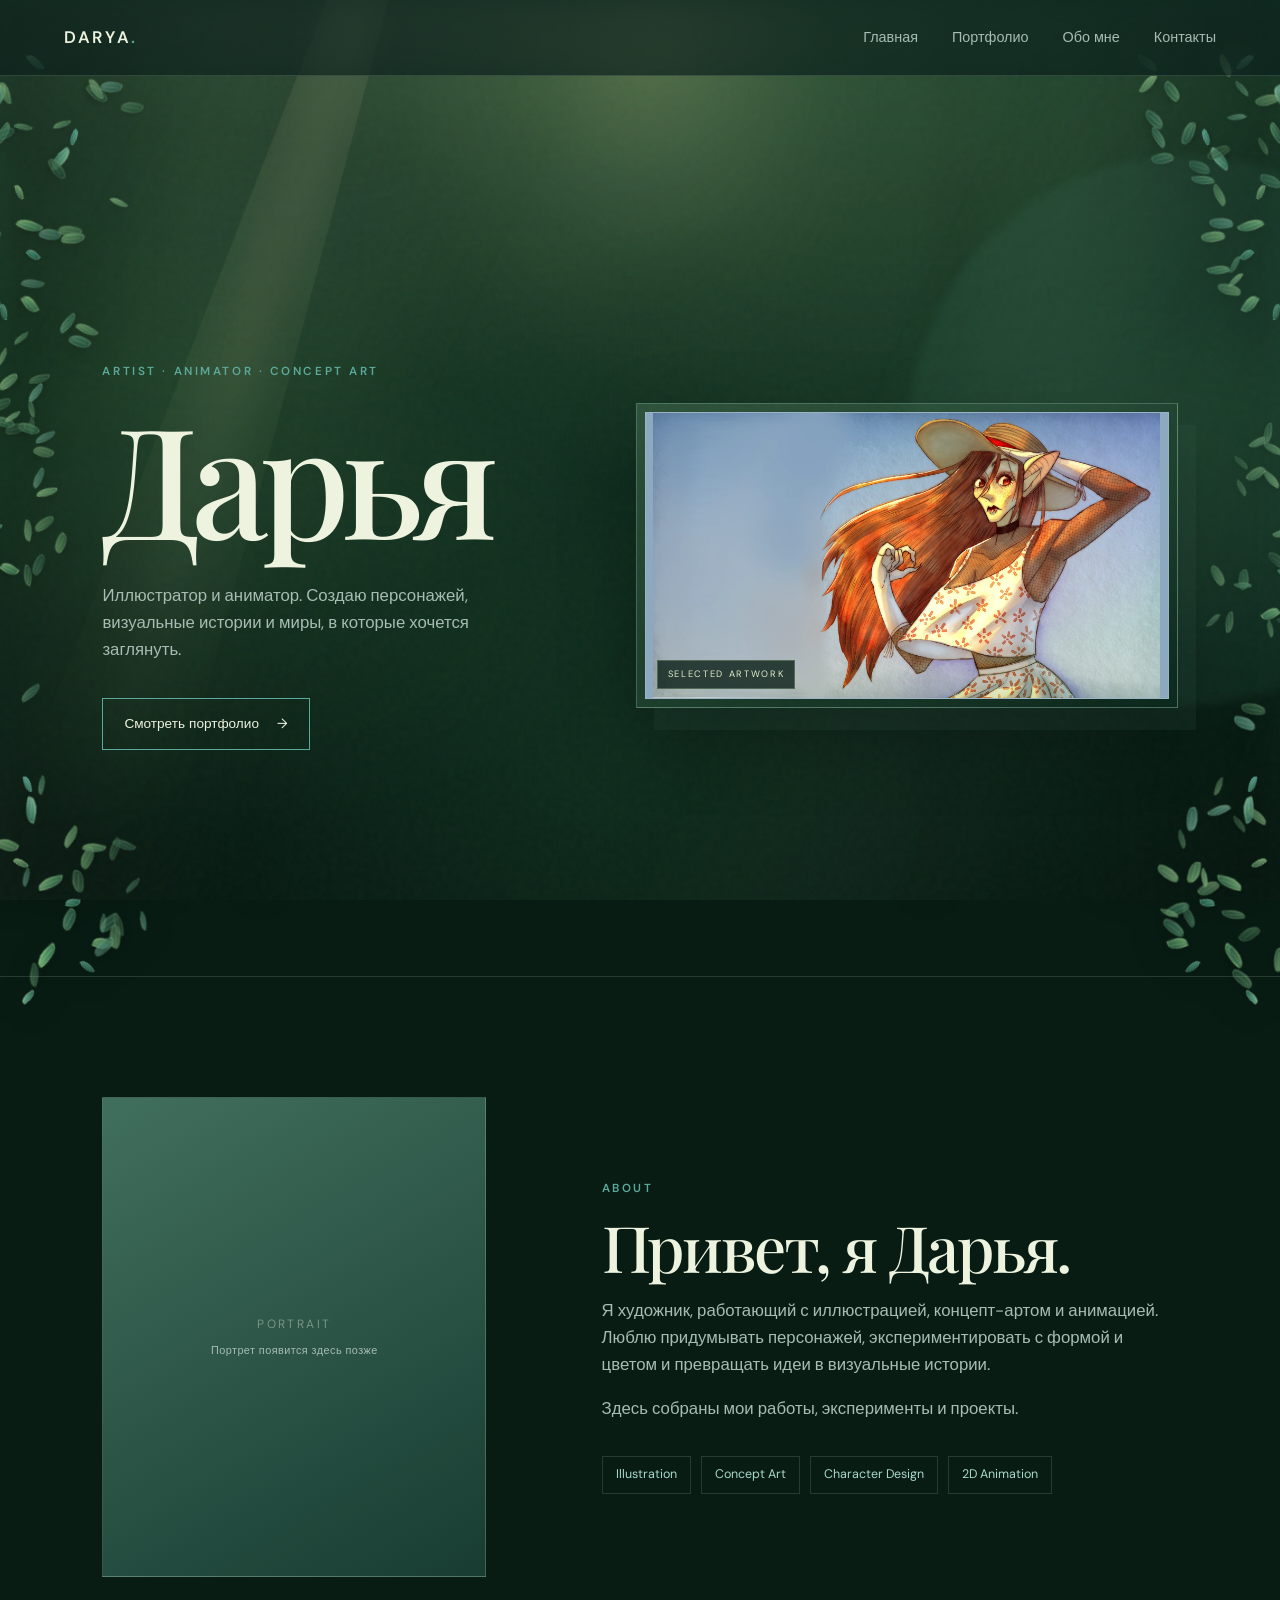
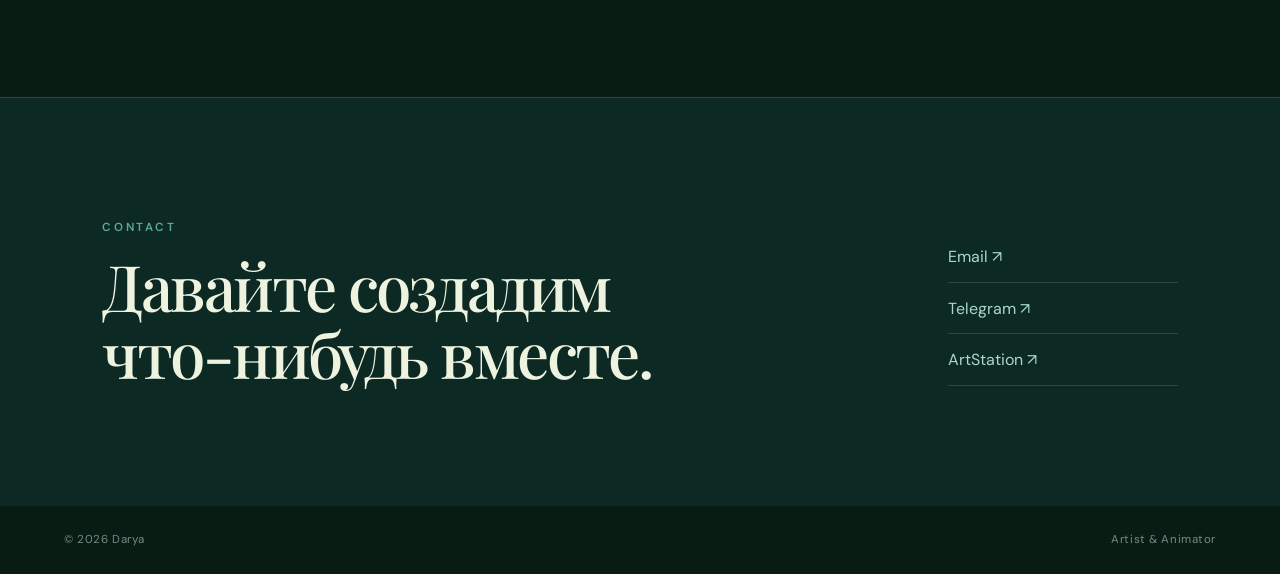
==== commit b22c35d1: "Add atmospheric sunlight effects" ====
--- a/index.html
+++ b/index.html
@@ -8,12 +8,14 @@
     <link rel="stylesheet" href="css/style.css">
 </head>
 <body class="forest-home">
-<div class="foliage-cluster foliage-top-left" aria-hidden="true"><i></i><i></i><i></i><i></i><i></i><i></i><i></i><i></i><i></i><i></i><i></i><i></i><i></i><i></i><i></i><i></i><i></i><i></i></div>
-<div class="foliage-cluster foliage-top-right" aria-hidden="true"><i></i><i></i><i></i><i></i><i></i><i></i><i></i><i></i><i></i><i></i><i></i><i></i><i></i><i></i><i></i><i></i><i></i><i></i></div>
-<div class="foliage-cluster foliage-mid-left" aria-hidden="true"><i></i><i></i><i></i><i></i><i></i><i></i><i></i><i></i><i></i><i></i><i></i><i></i><i></i><i></i><i></i><i></i></div>
-<div class="foliage-cluster foliage-mid-right" aria-hidden="true"><i></i><i></i><i></i><i></i><i></i><i></i><i></i><i></i><i></i><i></i><i></i><i></i><i></i><i></i><i></i><i></i></div>
-<div class="foliage-cluster foliage-bottom-left" aria-hidden="true"><i></i><i></i><i></i><i></i><i></i><i></i><i></i><i></i><i></i><i></i><i></i><i></i><i></i><i></i><i></i><i></i></div>
-<div class="foliage-cluster foliage-bottom-right" aria-hidden="true"><i></i><i></i><i></i><i></i><i></i><i></i><i></i><i></i><i></i><i></i><i></i><i></i><i></i><i></i><i></i><i></i></div>
+<div class="sun-rays" aria-hidden="true"><span class="sun-ray sun-ray-one"></span><span class="sun-ray sun-ray-two"></span><span class="sun-ray sun-ray-three"></span></div>
+
+<div class="foliage-cluster foliage-top-left" aria-hidden="true"><i></i><i></i><i></i><i></i><i></i><i></i><i></i><i></i><i></i><i></i><i></i><i></i><i></i><i></i><i></i><i></i><i></i><i></i><i class="extra-leaf"></i><i class="extra-leaf"></i><i class="extra-leaf"></i><i class="extra-leaf"></i><i class="extra-leaf"></i><i class="extra-leaf"></i><i class="extra-leaf"></i><i class="extra-leaf"></i><i class="extra-leaf"></i><i class="extra-leaf"></i></div>
+<div class="foliage-cluster foliage-top-right" aria-hidden="true"><i></i><i></i><i></i><i></i><i></i><i></i><i></i><i></i><i></i><i></i><i></i><i></i><i></i><i></i><i></i><i></i><i></i><i></i><i class="extra-leaf"></i><i class="extra-leaf"></i><i class="extra-leaf"></i><i class="extra-leaf"></i><i class="extra-leaf"></i><i class="extra-leaf"></i><i class="extra-leaf"></i><i class="extra-leaf"></i><i class="extra-leaf"></i><i class="extra-leaf"></i></div>
+<div class="foliage-cluster foliage-mid-left" aria-hidden="true"><i></i><i></i><i></i><i></i><i></i><i></i><i></i><i></i><i></i><i></i><i></i><i></i><i></i><i></i><i></i><i></i><i class="extra-leaf"></i><i class="extra-leaf"></i><i class="extra-leaf"></i><i class="extra-leaf"></i><i class="extra-leaf"></i><i class="extra-leaf"></i><i class="extra-leaf"></i><i class="extra-leaf"></i><i class="extra-leaf"></i><i class="extra-leaf"></i><i class="extra-leaf"></i><i class="extra-leaf"></i></div>
+<div class="foliage-cluster foliage-mid-right" aria-hidden="true"><i></i><i></i><i></i><i></i><i></i><i></i><i></i><i></i><i></i><i></i><i></i><i></i><i></i><i></i><i></i><i></i><i class="extra-leaf"></i><i class="extra-leaf"></i><i class="extra-leaf"></i><i class="extra-leaf"></i><i class="extra-leaf"></i><i class="extra-leaf"></i><i class="extra-leaf"></i><i class="extra-leaf"></i><i class="extra-leaf"></i><i class="extra-leaf"></i><i class="extra-leaf"></i><i class="extra-leaf"></i></div>
+<div class="foliage-cluster foliage-bottom-left" aria-hidden="true"><i></i><i></i><i></i><i></i><i></i><i></i><i></i><i></i><i></i><i></i><i></i><i></i><i></i><i></i><i></i><i></i><i class="extra-leaf"></i><i class="extra-leaf"></i><i class="extra-leaf"></i><i class="extra-leaf"></i><i class="extra-leaf"></i><i class="extra-leaf"></i><i class="extra-leaf"></i><i class="extra-leaf"></i><i class="extra-leaf"></i><i class="extra-leaf"></i><i class="extra-leaf"></i><i class="extra-leaf"></i></div>
+<div class="foliage-cluster foliage-bottom-right" aria-hidden="true"><i></i><i></i><i></i><i></i><i></i><i></i><i></i><i></i><i></i><i></i><i></i><i></i><i></i><i></i><i></i><i></i><i class="extra-leaf"></i><i class="extra-leaf"></i><i class="extra-leaf"></i><i class="extra-leaf"></i><i class="extra-leaf"></i><i class="extra-leaf"></i><i class="extra-leaf"></i><i class="extra-leaf"></i><i class="extra-leaf"></i><i class="extra-leaf"></i><i class="extra-leaf"></i><i class="extra-leaf"></i></div>
 
 <header class="site-header">
     <a class="logo" href="index.html">DARYA<span>.</span></a>
@@ -43,17 +45,21 @@
             <a class="button" href="portfolio.html">Смотреть портфолио <span>→</span></a>
         </div>
 
-        <div class="hero-art">
-            <!-- Пока здесь заглушка. Потом можно заменить на главную работу Дарьи. -->
-            <div class="art-placeholder">
-                <span>MAIN<br>ARTWORK</span>
-            </div>
-        </div>
+        <figure class="hero-art main-artwork-frame">
+            <img
+                class="main-artwork"
+                src="images/main-artwork.webp"
+                alt="Иллюстрация Дарьи: рыжеволосая эльфийка в широкополой шляпе на светлом фоне"
+                fetchpriority="high"
+                decoding="async"
+            >
+            <figcaption class="main-artwork-caption">SELECTED ARTWORK</figcaption>
+        </figure>
     </section>
 
     <section class="section about" id="about">
         <div class="about-image">
-            <div class="about-placeholder">PORTRAIT</div>
+            <div class="about-placeholder"><span>PORTRAIT</span><small>Портрет появится здесь позже</small></div>
         </div>
 
         <div class="about-content">
--- a/css/style.css
+++ b/css/style.css
@@ -1110,3 +1110,476 @@
   .foliage-bottom-right { right: -145px; bottom: -125px; }
 }
 @media (prefers-reduced-motion: reduce) { .foliage-cluster i { animation: none !important; } }
+
+
+/* ===== WOODLAND ATMOSPHERE: layered depth, sun shafts and a finer canopy ===== */
+body.forest-home, body.portfolio-page {
+  position: relative;
+  isolation: isolate;
+  background-color: #0a2118;
+  background-image:
+    radial-gradient(ellipse at 49% 10%, rgba(130, 164, 91, .22) 0%, rgba(75, 120, 68, .10) 23%, transparent 47%),
+    radial-gradient(ellipse at 7% 38%, rgba(48, 99, 56, .25) 0%, transparent 32%),
+    radial-gradient(ellipse at 94% 49%, rgba(47, 103, 63, .22) 0%, transparent 34%),
+    radial-gradient(ellipse at 50% 100%, rgba(31, 79, 47, .34) 0%, transparent 48%),
+    linear-gradient(180deg, #183a27 0%, #102d20 38%, #0a2118 100%);
+  background-attachment: fixed;
+}
+/* Distant trunks and soft canopy shadows: intentionally abstract, not a flat fill. */
+body.forest-home::before, body.portfolio-page::before {
+  content: "";
+  position: fixed;
+  inset: 0;
+  z-index: 0;
+  pointer-events: none;
+  opacity: .42;
+  background:
+    radial-gradient(ellipse at 50% 27%, rgba(179, 192, 116, .10), transparent 28%),
+    linear-gradient(90deg, rgba(2, 15, 9, .52) 0%, transparent 13%, transparent 86%, rgba(2, 15, 9, .44) 100%),
+    linear-gradient(92deg, transparent 0 7%, rgba(2, 17, 10, .16) 7.4%, transparent 8.5% 22%, rgba(4, 20, 12, .13) 22.5%, transparent 24% 73%, rgba(2, 17, 10, .14) 73.5%, transparent 75% 91%, rgba(2, 17, 10, .12) 91.5%, transparent 93%);
+  filter: blur(13px);
+}
+body.forest-home::after, body.portfolio-page::after {
+  content: "";
+  position: fixed;
+  inset: 0;
+  z-index: 0;
+  pointer-events: none;
+  opacity: .15;
+  background-image: url("data:image/svg+xml,%3Csvg viewBox='0 0 180 180' xmlns='http://www.w3.org/2000/svg'%3E%3Cfilter id='n'%3E%3CfeTurbulence type='fractalNoise' baseFrequency='.78' numOctaves='3' stitchTiles='stitch'/%3E%3C/filter%3E%3Crect width='100%25' height='100%25' filter='url(%23n)' opacity='.25'/%3E%3C/svg%3E");
+  mix-blend-mode: soft-light;
+}
+body.forest-home main, body.forest-home .site-header, body.forest-home .site-footer,
+body.portfolio-page main, body.portfolio-page .site-header, body.portfolio-page .site-footer {
+  position: relative;
+  z-index: 2;
+}
+/* Occasional golden-green light beams coming through the canopy. */
+.sun-rays {
+  position: fixed;
+  inset: -12vh 0 0;
+  z-index: 1;
+  overflow: hidden;
+  pointer-events: none;
+  mix-blend-mode: screen;
+}
+.sun-ray {
+  position: absolute;
+  top: -18vh;
+  width: clamp(90px, 15vw, 230px);
+  height: 120vh;
+  opacity: 0;
+  filter: blur(15px);
+  clip-path: polygon(42% 0, 58% 0, 100% 100%, 0 100%);
+  background: linear-gradient(180deg, rgba(239, 246, 174, .02) 0%, rgba(223, 237, 160, .13) 32%, rgba(198, 225, 143, .07) 76%, transparent 100%);
+  transform: rotate(19deg);
+  animation: sun-shaft 27s ease-in-out infinite;
+}
+.sun-ray-one { left: 16%; animation-delay: -8s; }
+.sun-ray-two { left: 49%; width: clamp(75px, 11vw, 170px); transform: rotate(27deg); animation-delay: -19s; animation-duration: 33s; }
+.sun-ray-three { left: 76%; width: clamp(110px, 17vw, 250px); transform: rotate(14deg); animation-delay: -25s; animation-duration: 31s; }
+@keyframes sun-shaft {
+  0%, 47%, 100% { opacity: 0; }
+  53% { opacity: .12; }
+  60% { opacity: .25; }
+  68% { opacity: .09; }
+  75% { opacity: 0; }
+}
+/* Leaves stay at the perimeter and behind the site content. */
+.foliage-cluster {
+  z-index: 1 !important;
+  width: 270px;
+  height: 290px;
+  opacity: .92;
+  filter: drop-shadow(0 7px 13px rgba(0,0,0,.19));
+}
+.foliage-cluster i {
+  width: 48px !important;
+  height: 21px !important;
+  border-radius: 100% 0 100% 0;
+  border: 1px solid rgba(177, 218, 157, .18);
+  background: linear-gradient(135deg, #75a36a 0%, #376d4b 55%, #173d2c 100%);
+  box-shadow: inset 0 1px rgba(218, 239, 189, .08), 0 3px 9px rgba(0,0,0,.12);
+  transform-origin: 12% 88%;
+  animation: tiny-leaf-sway 7.8s ease-in-out infinite alternate;
+  transition: transform .55s cubic-bezier(.2,.75,.2,1), filter .3s ease;
+}
+.foliage-cluster i:nth-child(3n) { width: 42px !important; height: 18px !important; border-radius: 85% 10% 85% 10%; }
+.foliage-cluster i:nth-child(4n) { width: 36px !important; height: 23px !important; border-radius: 70% 0 70% 0; }
+.foliage-cluster i:nth-child(5n) { background: linear-gradient(135deg,#79b29a,#34715d 65%,#194434); }
+.foliage-cluster i:nth-child(2n) { animation-delay: -2.7s; }
+.foliage-cluster i:nth-child(3n) { animation-delay: -4.2s; }
+.foliage-cluster i:nth-child(19) { left: 36px; top: 54px; transform: rotate(32deg); }
+.foliage-cluster i:nth-child(20) { left: 145px; top: 46px; transform: rotate(112deg); }
+.foliage-cluster i:nth-child(21) { left: 14px; top: 154px; transform: rotate(-28deg); }
+.foliage-cluster i:nth-child(22) { left: 115px; top: 116px; transform: rotate(55deg); }
+.foliage-cluster i:nth-child(23) { left: 190px; top: 174px; transform: rotate(18deg); }
+.foliage-cluster i:nth-child(24) { left: 72px; top: 210px; transform: rotate(82deg); }
+.foliage-cluster i:nth-child(25) { left: 220px; top: 92px; transform: rotate(132deg); }
+.foliage-cluster i:nth-child(26) { left: 156px; top: 239px; transform: rotate(-12deg); }
+.foliage-cluster i:nth-child(27) { left: 15px; top: 22px; transform: rotate(74deg); }
+.foliage-cluster i:nth-child(28) { left: 210px; top: 246px; transform: rotate(48deg); }
+.foliage-cluster:hover i { animation-play-state: paused; filter: brightness(1.18); }
+.foliage-cluster:hover i:nth-child(odd) { transform: rotate(-18deg) translate(-7px,-5px) scale(1.08); }
+.foliage-cluster:hover i:nth-child(even) { transform: rotate(92deg) translate(7px,-6px) scale(.96); }
+.foliage-top-left { top: 28px; left: -166px; transform: rotate(12deg) scale(1.02); }
+.foliage-top-right { top: 28px; right: -166px; transform: scaleX(-1) rotate(12deg) scale(1.02); }
+.foliage-mid-left { top: 37%; left: -223px; transform: rotate(-10deg) scale(.94); }
+.foliage-mid-right { top: 42%; right: -223px; transform: scaleX(-1) rotate(-10deg) scale(.94); }
+.foliage-bottom-left { bottom: -126px; left: -166px; transform: rotate(-28deg) scale(1.04); }
+.foliage-bottom-right { bottom: -126px; right: -166px; transform: scaleX(-1) rotate(-28deg) scale(1.04); }
+@keyframes tiny-leaf-sway { from { margin-top: -1px; rotate: -2deg; } to { margin-top: 3px; rotate: 3deg; } }
+/* Materials now use the same compact, framed gallery rhythm as the other sections. */
+.materials-grid.real-gallery { display: grid; grid-template-columns: repeat(3, minmax(0,1fr)); gap: 14px; }
+.materials-grid .art-frame { height: clamp(200px, 22vw, 320px); }
+.materials-grid .art-card { min-width: 0; }
+@media (max-width: 1000px) {
+  .foliage-mid-left { left: -245px; }
+  .foliage-mid-right { right: -245px; }
+  .materials-grid.real-gallery { grid-template-columns: repeat(2, minmax(0,1fr)); }
+}
+@media (max-width: 850px) {
+  .foliage-cluster { opacity: .82; }
+  .foliage-mid-left { left: -255px; }
+  .foliage-mid-right { right: -255px; }
+  .sun-ray { filter: blur(19px); }
+}
+@media (max-width: 550px) {
+  .foliage-cluster { transform: scale(.68); opacity: .72; }
+  .foliage-top-left { left: -190px; top: 38px; }
+  .foliage-top-right { right: -190px; top: 38px; }
+  .foliage-mid-left { left: -260px; }
+  .foliage-mid-right { right: -260px; }
+  .foliage-bottom-left { left: -190px; bottom: -145px; }
+  .foliage-bottom-right { right: -190px; bottom: -145px; }
+  .materials-grid.real-gallery { grid-template-columns: repeat(2, minmax(0,1fr)); gap: 9px; }
+  .materials-grid .art-card { padding: 5px; }
+  .materials-grid .art-frame { height: clamp(165px, 48vw, 235px); }
+  .sun-ray { width: 100px; opacity: 0; }
+}
+@media (prefers-reduced-motion: reduce) {
+  .foliage-cluster i, .sun-ray { animation: none !important; transition: none !important; }
+  .sun-ray { display: none; }
+}
+
+
+/* ===== V7: clearer portfolio layout + forest depth ===== */
+/* The category bar is part of the document flow: it never floats over artwork. */
+.portfolio-anchor {
+    position: relative !important;
+    top: auto !important;
+    z-index: 3 !important;
+    display: flex;
+    flex-wrap: wrap;
+    justify-content: center;
+    gap: 10px;
+    width: min(1120px, calc(100% - 64px));
+    margin: 0 auto 26px;
+    padding: 14px 20px;
+    background: rgba(8, 29, 21, .92);
+    border: 1px solid rgba(168, 216, 202, .2);
+    backdrop-filter: blur(14px);
+}
+.portfolio-anchor a {
+    padding: 9px 15px;
+    line-height: 1.35;
+    white-space: nowrap;
+}
+.portfolio-intro { padding-bottom: 54px; }
+.portfolio-showcase {
+    position: relative;
+    z-index: 2;
+    padding-top: 68px;
+    padding-bottom: 82px;
+    scroll-margin-top: 24px;
+}
+.portfolio-showcase:first-of-type { padding-top: 54px; }
+.portfolio-heading { margin-bottom: 34px; }
+
+/* A layered woodland floor: glades, distant trunks, canopy shade and soft haze. */
+body.forest-home, body.portfolio-page {
+    background-color: #081c14;
+    background-image:
+        radial-gradient(ellipse at 52% 5%, rgba(204, 222, 143, .19) 0%, rgba(126, 165, 94, .10) 17%, transparent 36%),
+        radial-gradient(ellipse at 9% 42%, rgba(70, 123, 70, .25) 0%, transparent 34%),
+        radial-gradient(ellipse at 92% 47%, rgba(64, 119, 74, .22) 0%, transparent 36%),
+        radial-gradient(ellipse at 48% 84%, rgba(36, 91, 56, .24) 0%, transparent 43%),
+        radial-gradient(ellipse at 75% 16%, rgba(114, 149, 83, .10) 0%, transparent 22%),
+        linear-gradient(180deg, #173b28 0%, #102e20 34%, #0b2419 68%, #071a12 100%);
+    background-attachment: fixed;
+}
+body.forest-home::before, body.portfolio-page::before {
+    opacity: .56;
+    background:
+        radial-gradient(ellipse at 50% 8%, rgba(230, 238, 169, .15), transparent 27%),
+        radial-gradient(ellipse at 16% 65%, rgba(103, 155, 89, .16), transparent 30%),
+        radial-gradient(ellipse at 84% 58%, rgba(100, 153, 95, .14), transparent 31%),
+        linear-gradient(90deg, rgba(1, 13, 8, .52) 0%, transparent 15%, transparent 84%, rgba(1, 13, 8, .48) 100%),
+        linear-gradient(92deg, transparent 0 8%, rgba(2, 17, 10, .20) 8.4%, transparent 10% 21%, rgba(2, 17, 10, .15) 21.5%, transparent 24% 72%, rgba(2, 17, 10, .16) 72.5%, transparent 75% 90%, rgba(2, 17, 10, .18) 90.5%, transparent 93%);
+    filter: blur(16px);
+}
+body.forest-home::after, body.portfolio-page::after {
+    opacity: .12;
+    mix-blend-mode: soft-light;
+}
+
+/* Dense, smaller leaves stay outside the content column and cannot intercept clicks. */
+.foliage-cluster {
+    z-index: 1 !important;
+    pointer-events: none !important;
+    width: 270px;
+    height: 290px;
+    opacity: .98;
+    filter: drop-shadow(0 8px 15px rgba(0,0,0,.22));
+}
+.foliage-cluster i {
+    width: 35px !important;
+    height: 16px !important;
+    border-radius: 90% 8% 90% 8%;
+    background: linear-gradient(135deg, #7baa70 0%, #477c53 48%, #1c4933 100%);
+    border: 1px solid rgba(190, 224, 168, .23);
+    box-shadow: inset 0 1px rgba(226, 241, 193, .12), 0 3px 9px rgba(0,0,0,.15);
+    transform-origin: 12% 88%;
+    transition: translate .48s cubic-bezier(.18,.72,.2,1), filter .35s ease;
+    will-change: translate;
+}
+.foliage-cluster i:nth-child(3n) { width: 30px !important; height: 14px !important; border-radius: 78% 12% 78% 12%; }
+.foliage-cluster i:nth-child(4n) { width: 27px !important; height: 17px !important; border-radius: 68% 0 70% 0; }
+.foliage-cluster i:nth-child(5n) { background: linear-gradient(135deg,#83b99c,#3e7b61 62%,#1c4936); }
+.foliage-cluster i:nth-child(7n) { border-radius: 58% 12% 88% 16%; }
+.foliage-cluster i.leaf-highlight { filter: brightness(1.17) saturate(1.05); }
+.foliage-cluster i.canopy-extra-leaf {
+    left: auto;
+    top: auto;
+    width: 30px !important;
+    height: 14px !important;
+    border-radius: 90% 6% 88% 10%;
+    background: linear-gradient(135deg, var(--leaf-colour-a, #75a86f), var(--leaf-colour-b, #315f43));
+    transform: rotate(var(--leaf-angle, 0deg));
+    animation: tiny-leaf-sway var(--leaf-duration, 8s) ease-in-out infinite alternate;
+}
+.foliage-cluster i.canopy-extra-leaf[data-leaf-shape="round"] { border-radius: 78% 20% 75% 24%; }
+.foliage-cluster i.canopy-extra-leaf[data-leaf-shape="narrow"] { width: 24px !important; height: 11px !important; border-radius: 100% 0 100% 0; }
+.foliage-cluster i.canopy-extra-leaf[data-leaf-shape="soft"] { border-radius: 70% 28% 66% 23%; }
+.foliage-cluster i.canopy-extra-leaf::after { content: ""; position: absolute; left: 10%; top: 50%; width: 78%; height: 1px; background: rgba(223, 241, 193, .3); transform: rotate(-9deg); }
+.foliage-top-left { top: 28px; left: -166px; }
+.foliage-top-right { top: 28px; right: -166px; }
+.foliage-mid-left { top: 37%; left: -223px; }
+.foliage-mid-right { top: 42%; right: -223px; }
+.foliage-bottom-left { bottom: -126px; left: -166px; }
+.foliage-bottom-right { bottom: -126px; right: -166px; }
+
+/* Keep shafts behind the UI; foliage is layered in front of the rays. */
+.sun-rays { z-index: 1; pointer-events: none; }
+.sun-ray { opacity: 0; filter: blur(17px); }
+@media (max-width: 1000px) {
+    .foliage-mid-left { left: -245px; }
+    .foliage-mid-right { right: -245px; }
+    .portfolio-anchor { width: calc(100% - 44px); }
+}
+@media (max-width: 850px) {
+    .foliage-cluster { opacity: .88; }
+    .foliage-mid-left { left: -258px; }
+    .foliage-mid-right { right: -258px; }
+    .portfolio-anchor { justify-content: flex-start; overflow-x: auto; flex-wrap: nowrap; }
+}
+@media (max-width: 550px) {
+    .portfolio-anchor { width: calc(100% - 28px); margin-bottom: 10px; padding: 10px; }
+    .portfolio-anchor a { font-size: .68rem; padding: 8px 10px; }
+    .foliage-cluster { transform: scale(.56); opacity: .8; }
+    .foliage-top-left { left: -190px; top: 38px; }
+    .foliage-top-right { right: -190px; top: 38px; }
+    .foliage-mid-left { left: -260px; }
+    .foliage-mid-right { right: -260px; }
+    .foliage-bottom-left { left: -190px; bottom: -145px; }
+    .foliage-bottom-right { right: -190px; bottom: -145px; }
+    .portfolio-showcase { padding-top: 54px; padding-bottom: 62px; }
+}
+@media (prefers-reduced-motion: reduce) {
+    .foliage-cluster i, .sun-ray { animation: none !important; transition: none !important; }
+    .sun-ray { display: none; }
+}
+
+
+/* ===== V8: main artwork + deeper, denser canopy ===== */
+.hero-art.main-artwork-frame {
+    margin: 0;
+    position: relative;
+    z-index: 1;
+    width: 100%;
+    aspect-ratio: 16 / 9;
+    overflow: hidden;
+    padding: 8px;
+    background: linear-gradient(145deg, rgba(119, 170, 128, .26), rgba(12, 42, 30, .72));
+    border: 1px solid rgba(168, 216, 202, .34);
+    box-shadow: 18px 22px 0 rgba(65, 111, 93, .12), 0 28px 70px rgba(0,0,0,.28);
+}
+.main-artwork {
+    display: block;
+    width: 100%;
+    height: 100%;
+    object-fit: contain;
+    object-position: center;
+    background: #8ca9bf;
+    border: 1px solid rgba(237,243,223,.14);
+}
+.main-artwork-caption {
+    position: absolute;
+    left: 20px;
+    bottom: 18px;
+    padding: 6px 10px;
+    background: rgba(7, 28, 19, .78);
+    border: 1px solid rgba(187, 221, 169, .28);
+    color: #e0edcc;
+    font-size: .58rem;
+    letter-spacing: .18em;
+    pointer-events: none;
+}
+.about-placeholder {
+    display: flex;
+    flex-direction: column;
+    justify-content: center;
+    align-items: center;
+    gap: 8px;
+}
+.about-placeholder small {
+    color: var(--muted);
+    font-size: .68rem;
+    letter-spacing: .04em;
+}
+
+/* Smaller leaves in a much denser layered canopy. The centre remains readable. */
+.foliage-cluster i:not(.canopy-extra-leaf) {
+    width: 25px !important;
+    height: 12px !important;
+    border-radius: 88% 8% 88% 10%;
+}
+.foliage-cluster i:nth-child(3n):not(.canopy-extra-leaf) {
+    width: 21px !important;
+    height: 10px !important;
+    border-radius: 78% 12% 78% 12%;
+}
+.foliage-cluster i:nth-child(4n):not(.canopy-extra-leaf) {
+    width: 19px !important;
+    height: 11px !important;
+    border-radius: 68% 0 70% 0;
+}
+.foliage-cluster i.canopy-extra-leaf {
+    width: 22px !important;
+    height: 10px !important;
+    border-radius: 90% 6% 88% 10%;
+}
+.foliage-cluster i.canopy-extra-leaf[data-leaf-shape="round"] {
+    width: 21px !important;
+    height: 12px !important;
+    border-radius: 78% 20% 75% 24%;
+}
+.foliage-cluster i.canopy-extra-leaf[data-leaf-shape="narrow"] {
+    width: 18px !important;
+    height: 8px !important;
+    border-radius: 100% 0 100% 0;
+}
+.foliage-cluster i.canopy-extra-leaf[data-leaf-shape="soft"] {
+    width: 23px !important;
+    height: 11px !important;
+    border-radius: 70% 28% 66% 23%;
+}
+.foliage-cluster i.canopy-extra-leaf {
+    box-shadow: inset 0 1px rgba(226,241,193,.13), 0 3px 8px rgba(0,0,0,.18);
+}
+.foliage-cluster i.canopy-extra-leaf::after {
+    opacity: .72;
+}
+
+@media (max-width: 800px) {
+    .hero-art.main-artwork-frame {
+        width: 100%;
+        max-width: 720px;
+        margin-inline: auto;
+    }
+}
+@media (max-width: 550px) {
+    .hero-art.main-artwork-frame {
+        padding: 5px;
+        box-shadow: 8px 10px 0 rgba(65,111,93,.12), 0 18px 42px rgba(0,0,0,.24);
+    }
+    .main-artwork-caption { left: 12px; bottom: 12px; font-size: .5rem; }
+}
+
+
+/* ===== V8.1: occasional sunlight filtering through the canopy ===== */
+.sun-rays {
+    position: fixed;
+    inset: -14vh 0 0;
+    z-index: 1;
+    overflow: hidden;
+    pointer-events: none;
+    mix-blend-mode: screen;
+    opacity: 1;
+}
+.sun-rays::before,
+.sun-rays::after {
+    content: "";
+    position: absolute;
+    inset: -8% -5%;
+    pointer-events: none;
+    opacity: 0;
+    transition: opacity 4.5s ease;
+}
+.sun-rays::before {
+    background:
+      radial-gradient(ellipse at 24% 4%, rgba(255, 235, 168, .15), transparent 38%),
+      radial-gradient(ellipse at 68% 0%, rgba(211, 238, 160, .11), transparent 42%);
+    filter: blur(22px);
+}
+.sun-rays::after {
+    background: linear-gradient(115deg, transparent 0 16%, rgba(246, 234, 177, .035) 28%, transparent 42% 60%, rgba(205, 232, 161, .035) 72%, transparent 86%);
+    filter: blur(30px);
+}
+.sun-rays.has-light::before { opacity: .9; }
+.sun-rays.has-light::after { opacity: .8; }
+.sun-ray {
+    top: -22vh;
+    height: 138vh;
+    width: clamp(95px, 13vw, 205px);
+    opacity: 0;
+    filter: blur(19px);
+    clip-path: polygon(43% 0, 57% 0, 100% 100%, 0 100%);
+    background: linear-gradient(
+      180deg,
+      rgba(255, 246, 200, .02) 0%,
+      rgba(255, 236, 175, .17) 24%,
+      rgba(225, 239, 165, .13) 56%,
+      rgba(202, 228, 155, .055) 82%,
+      transparent 100%
+    );
+    animation: none !important;
+    transition: opacity 4.2s ease, filter 5.5s ease, transform 9s ease;
+    will-change: opacity, transform;
+}
+.sun-ray::after {
+    content: "";
+    position: absolute;
+    inset: 0 35%;
+    background: linear-gradient(180deg, rgba(255, 247, 206, .1), rgba(255, 240, 180, .22) 42%, transparent 100%);
+    filter: blur(13px);
+}
+.sun-ray-one { left: 13%; transform: rotate(18deg) translateX(-12px); }
+.sun-ray-two { left: 47%; width: clamp(72px, 9vw, 148px); transform: rotate(26deg) translateX(8px); }
+.sun-ray-three { left: 76%; width: clamp(105px, 15vw, 225px); transform: rotate(13deg) translateX(-7px); }
+.sun-ray.is-visible { opacity: .34; filter: blur(15px); }
+.sun-ray-one.is-visible { transform: rotate(18deg) translateX(12px); }
+.sun-ray-two.is-visible { transform: rotate(26deg) translateX(-10px); }
+.sun-ray-three.is-visible { transform: rotate(13deg) translateX(14px); }
+@media (max-width: 850px) {
+    .sun-ray { filter: blur(21px); }
+    .sun-ray.is-visible { opacity: .25; }
+}
+@media (max-width: 550px) {
+    .sun-ray { width: 84px; filter: blur(23px); }
+    .sun-ray.is-visible { opacity: .19; }
+    .sun-rays::before { filter: blur(30px); }
+}
+@media (prefers-reduced-motion: reduce) {
+    .sun-rays, .sun-rays::before, .sun-rays::after, .sun-ray { display: none !important; }
+}
